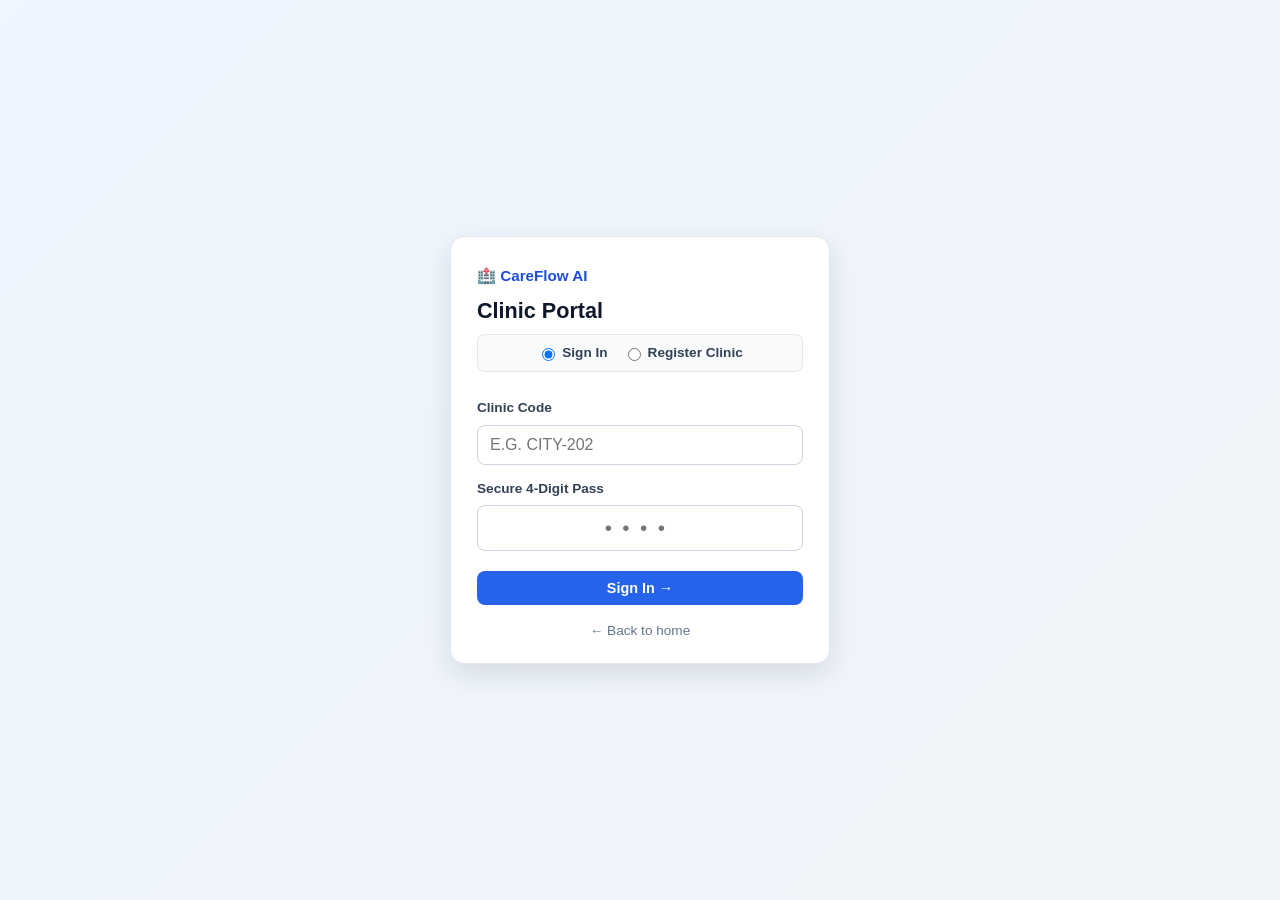
==== clinic.html @ cbab2439 "Add initial clinic admin portal HTML structure" ====
<!DOCTYPE html>
<html lang="en">
<head>
    <meta charset="UTF-8">
    <meta name="viewport" content="width=device-width, initial-scale=1.0">
    <title>Clinic Admin Portal — CareFlow AI</title>
    <link rel="stylesheet" href="style.css">
</head>
<body class="portal-body clinic-locked">
    
    <!-- Clinic Auth Gate -->
    <div id="clinicLoginGate" class="doctor-login-gate" role="dialog" aria-modal="true">
        <form id="clinicLoginForm" class="doctor-login-card" autocomplete="off">
            <div class="login-brand">🏥 CareFlow AI</div>
            <h2 id="clinicGateTitle">Clinic Portal</h2>
            
            <div class="clinic-auth-toggle">
                <label><input type="radio" name="authMode" value="login" checked> Sign In</label>
                <label><input type="radio" name="authMode" value="register"> Register Clinic</label>
            </div>

            <div id="clinicNameGroup" style="display:none;">
                <label for="clinicNameInput">Clinic Full Name</label>
                <input type="text" id="clinicNameInput" placeholder="e.g. City Care Hospital">
            </div>

            <label for="clinicCodeInput">Clinic Code</label>
            <input type="text" id="clinicCodeInput" placeholder="e.g. CITY-202" style="text-transform: uppercase;" required>

            <label for="clinicPassInput">Secure 4-Digit Pass</label>
            <input type="password" id="clinicPassInput" class="pin-input" maxlength="4" pattern="\d{4}" placeholder="••••" required>

            <div id="clinicLoginError" class="login-error" style="display: none;"></div>

            <button type="submit" class="primary-btn full-width" id="clinicAuthBtn">Sign In →</button>
            <a href="index.html" class="login-back">← Back to home</a>
        </form>
    </div>

    <!-- Top Admin Bar -->
    <header class="portal-topbar">
        <div class="topbar-left">
            <a href="index.html" class="back-link">← Home</a>
            <span class="badge badge-clinic">🏥 Clinic Administration</span>
        </div>
        <div id="clinicGreetingHeader" class="topbar-right">
            <!-- Populated via JS -->
        </div>
    </header>

    <main class="doctor-main-container">
        <!-- Stats -->
        <section class="queue-stats-bar">
            <div class="stat-pill">👨‍⚕️ Doctors Active: <strong id="countDoctors">0</strong></div>
            <div class="stat-pill">📋 Total Cases Registered: <strong id="countTotalCases">0</strong></div>
            <button type="button" id="refreshAdminBtn" class="override-btn" style="margin-left:auto;">↻ Refresh Data</button>
        </section>

        <div class="card-body-grid" style="grid-template-columns: 1fr 2fr;">
            <!-- Doctors Roster List -->
            <div class="form-card">
                <h3 style="margin-top:0; margin-bottom:14px;">Associated Doctors</h3>
                <div id="doctorsListContainer">
                    <p class="text-muted">Loading roster...</p>
                </div>
            </div>

            <!-- Cases Global Overview List -->
            <div class="form-card">
                <h3 style="margin-top:0; margin-bottom:14px;">All Registered Patient Cases</h3>
                <div id="clinicCasesContainer">
                    <p class="text-muted">Loading cases...</p>
                </div>
            </div>
        </div>
    </main>

    <script src="clinic-auth.js"></script>
    <script src="clinic.js"></script>
</body>
</html>
---- style.css ----
:root {
    --bg-main: #f1f5f9;
    --card-bg: #ffffff;
    --text-primary: #0f172a;
    --text-secondary: #475569;
    --text-muted: #64748b;
    --border-color: #e2e8f0;
    --primary-blue: #2563eb;
    --primary-blue-hover: #1d4ed8;
    --emerald: #059669;
    --critical-red: #dc2626;
    --urgent-amber: #d97706;
    --routine-green: #10b981;
}

* {
    box-sizing: border-box;
}

body {
    font-family: -apple-system, BlinkMacSystemFont, "Segoe UI", Roboto, Inter, Helvetica, Arial, sans-serif;
    margin: 0;
    padding: 0;
    color: var(--text-primary);
    background-color: var(--bg-main);
    line-height: 1.5;
}

/* ==========================================================================
   LANDING PAGE & COOKIE AUTH BAR
   ========================================================================== */
.landing-body {
    min-height: 100vh;
    background: radial-gradient(circle at top right, #dbeafe 0%, #f1f5f9 55%, #ecfdf5 100%);
    padding: 24px;
}

.landing-wrapper {
    max-width: 1040px;
    margin: 0 auto;
}

.session-topbar {
    display: flex;
    justify-content: space-between;
    align-items: center;
    background: rgba(255, 255, 255, 0.9);
    backdrop-filter: blur(8px);
    padding: 12px 20px;
    border-radius: 12px;
    border: 1px solid var(--border-color);
    box-shadow: 0 2px 10px rgba(15, 23, 42, 0.04);
    flex-wrap: wrap;
    gap: 10px;
}

.brand-logo {
    display: flex;
    align-items: center;
    gap: 10px;
    font-size: 1.15rem;
}

.pulse-dot {
    width: 10px;
    height: 10px;
    background: var(--routine-green);
    border-radius: 50%;
    box-shadow: 0 0 0 4px rgba(16, 185, 129, 0.2);
}

.version-pill {
    font-size: 0.75rem;
    background: #eff6ff;
    color: var(--primary-blue);
    padding: 2px 8px;
    border-radius: 999px;
    font-weight: 600;
}

.user-greeting-bar {
    display: flex;
    align-items: center;
    gap: 10px;
    flex-wrap: wrap;
}

.user-chip {
    background: #f8fafc;
    border: 1px solid var(--border-color);
    padding: 5px 12px;
    border-radius: 999px;
    font-size: 0.85rem;
}

.landing-hero {
    text-align: center;
    margin: 32px auto 24px auto;
    max-width: 760px;
}

.safety-pill {
    display: inline-block;
    background: #ecfdf5;
    color: #065f46;
    border: 1px solid #a7f3d0;
    padding: 4px 14px;
    border-radius: 999px;
    font-size: 0.8rem;
    font-weight: 600;
    margin-bottom: 12px;
}

.landing-hero h1 {
    font-size: 2.3rem;
    margin: 0 0 10px 0;
    color: #0f172a;
    letter-spacing: -0.02em;
}

.hero-subtitle {
    color: var(--text-secondary);
    font-size: 1.05rem;
    margin: 0;
}

.auth-card {
    background: white;
    border-radius: 14px;
    padding: 22px 26px;
    border: 1px solid var(--border-color);
    box-shadow: 0 4px 15px rgba(15, 23, 42, 0.05);
    margin-bottom: 28px;
}

.auth-card-header {
    display: flex;
    justify-content: space-between;
    align-items: center;
    margin-bottom: 16px;
    flex-wrap: wrap;
    gap: 8px;
}

.auth-card-header h3 {
    margin: 0;
    font-size: 1.1rem;
}

.cookie-badge {
    font-size: 0.78rem;
    background: #fef3c7;
    color: #92400e;
    padding: 3px 10px;
    border-radius: 999px;
    font-weight: 600;
}

.auth-actions {
    display: flex;
    gap: 10px;
    align-items: center;
}

.role-selection {
    display: grid;
    grid-template-columns: repeat(auto-fit, minmax(280px, 1fr));
    gap: 24px;
}

.role-card {
    background: white;
    padding: 28px;
    border-radius: 14px;
    border: 1px solid var(--border-color);
    box-shadow: 0 6px 18px rgba(15, 23, 42, 0.06);
    cursor: pointer;
    transition: transform 0.2s, box-shadow 0.2s;
    display: flex;
    flex-direction: column;
    justify-content: space-between;
}

.role-card:hover {
    transform: translateY(-4px);
    box-shadow: 0 12px 24px rgba(15, 23, 42, 0.1);
}

.patient-portal-card {
    border-top: 5px solid var(--primary-blue);
}

.doctor-portal-card {
    border-top: 5px solid var(--emerald);
}

.role-icon {
    font-size: 2.2rem;
    margin-bottom: 8px;
}

.role-card h2 {
    margin: 0 0 8px 0;
}

.role-card p {
    color: var(--text-secondary);
    font-size: 0.93rem;
    margin: 0 0 16px 0;
}

.feature-tags {
    display: flex;
    flex-wrap: wrap;
    gap: 8px;
    margin-bottom: 18px;
}

.feature-tags span {
    background: #f1f5f9;
    color: var(--text-secondary);
    font-size: 0.78rem;
    padding: 4px 10px;
    border-radius: 6px;
    font-weight: 600;
}

/* ==========================================================================
   PORTAL LAYOUTS (PATIENT & DOCTOR)
   ========================================================================== */
.portal-body {
    padding: 18px 24px 40px 24px;
}

.portal-topbar {
    max-width: 1320px;
    margin: 0 auto 18px auto;
    display: flex;
    justify-content: space-between;
    align-items: center;
    background: white;
    padding: 12px 20px;
    border-radius: 12px;
    border: 1px solid var(--border-color);
    flex-wrap: wrap;
    gap: 10px;
}

.topbar-left, .topbar-right {
    display: flex;
    align-items: center;
    gap: 12px;
}

.back-link {
    text-decoration: none;
    color: var(--text-secondary);
    font-weight: 600;
    font-size: 0.9rem;
}

.back-link:hover {
    color: var(--primary-blue);
}

.badge {
    background: #e2e8f0;
    padding: 4px 12px;
    border-radius: 999px;
    font-size: 0.8rem;
    font-weight: 700;
}

.badge-patient {
    background: #dbeafe;
    color: #1e40af;
}

.badge-doctor {
    background: #d1fae5;
    color: #065f46;
}

.portal-layout {
    max-width: 1320px;
    margin: 0 auto;
    display: grid;
    grid-template-columns: 1.15fr 0.95fr;
    gap: 24px;
    align-items: start;
}

@media (max-width: 980px) {
    .portal-layout {
        grid-template-columns: 1fr;
    }
}

.form-card {
    background: white;
    padding: 24px;
    border-radius: 12px;
    border: 1px solid var(--border-color);
    box-shadow: 0 2px 10px rgba(15, 23, 42, 0.04);
}

.card-title-row {
    display: flex;
    justify-content: space-between;
    align-items: center;
    flex-wrap: wrap;
    gap: 8px;
}

.card-title-row h2 {
    margin: 0;
    font-size: 1.3rem;
}

.lang-pill {
    font-size: 0.76rem;
    background: #eff6ff;
    color: #1d4ed8;
    padding: 4px 10px;
    border-radius: 999px;
    font-weight: 600;
}

.subtitle {
    color: var(--text-muted);
    font-size: 0.9rem;
    margin: 8px 0 20px 0;
}

.form-group {
    margin-bottom: 16px;
}

.form-group label {
    display: block;
    margin-bottom: 6px;
    font-weight: 600;
    font-size: 0.86rem;
    color: #334155;
}

.form-group input[type="text"],
.form-group input[type="number"],
.form-group select,
.form-group textarea {
    width: 100%;
    padding: 10px 12px;
    border: 1px solid #cbd5e1;
    border-radius: 8px;
    font-size: 0.93rem;
    font-family: inherit;
}

.form-row {
    display: flex;
    gap: 14px;
    flex-wrap: wrap;
}

.half { flex: 2; min-width: 200px; }
.quarter { flex: 1; min-width: 110px; }

.quick-chips {
    display: flex;
    gap: 6px;
    margin-top: 6px;
    flex-wrap: wrap;
}

.chip-btn {
    background: #f1f5f9;
    border: 1px solid #cbd5e1;
    color: #334155;
    padding: 3px 9px;
    border-radius: 6px;
    font-size: 0.75rem;
    cursor: pointer;
    font-weight: 600;
}

.chip-btn:hover {
    background: #e2e8f0;
}

.media-box {
    background: #f8fafc;
    border: 1px dashed #cbd5e1;
    padding: 14px;
    border-radius: 8px;
}

.media-hint {
    font-size: 0.78rem;
    color: var(--text-muted);
    margin: 0 0 8px 0;
}

.voice-controls {
    display: flex;
    align-items: center;
    gap: 8px;
    margin-bottom: 6px;
}

/* ==========================================================================
   BUTTONS
   ========================================================================== */
.primary-btn, .secondary-btn, .approve-btn, .override-btn, .delete-btn, .emergency-btn, .ghost-btn, .record-btn, .stop-btn {
    padding: 9px 16px;
    border-radius: 8px;
    font-weight: 600;
    font-size: 0.9rem;
    cursor: pointer;
    border: none;
    transition: opacity 0.15s, background 0.15s;
}

.primary-btn { background: var(--primary-blue); color: white; }
.primary-btn:hover { background: var(--primary-blue-hover); }

.secondary-btn { background: var(--emerald); color: white; }
.secondary-btn:hover { background: #047857; }

.approve-btn { background: #16a34a; color: white; }
.approve-btn:hover { background: #15803d; }

.emergency-btn { background: #dc2626; color: white; }
.emergency-btn:hover { background: #b91c1c; }

.override-btn {
    background: #f8fafc;
    color: #334155;
    border: 1px solid #cbd5e1;
}
.override-btn:hover { background: #e2e8f0; }

.delete-btn {
    background: #fee2e2;
    color: #b91c1c;
    border: 1px solid #fecaca;
}
.delete-btn:hover { background: #fecaca; }

.ghost-btn {
    background: transparent;
    color: var(--text-secondary);
    border: 1px solid #cbd5e1;
}

.record-btn { background: #ef4444; color: white; padding: 7px 12px; }
.stop-btn { background: #64748b; color: white; padding: 7px 12px; }
.stop-btn:disabled { opacity: 0.4; cursor: not-allowed; }

.sm-btn {
    padding: 5px 11px;
    font-size: 0.8rem;
}

.full-width { width: 100%; }

.consent-box {
    background: #eff6ff;
    padding: 12px 14px;
    border-radius: 8px;
    border-left: 4px solid var(--primary-blue);
}

.checkbox-container {
    display: flex;
    gap: 10px;
    font-size: 0.84rem;
    cursor: pointer;
    align-items: flex-start;
}

.status-banner {
    margin-top: 16px;
    padding: 14px;
    border-radius: 8px;
    font-size: 0.9rem;
}

.status-success {
    background: #ecfdf5;
    color: #065f46;
    border: 1px solid #a7f3d0;
}

.status-error {
    background: #fef2f2;
    color: #991b1b;
    border: 1px solid #fecaca;
}

/* ==========================================================================
   PATIENT CLINIC-SORTED CASES & CHAT
   ========================================================================== */
.clinic-group-block {
    margin-bottom: 18px;
    border: 1px solid var(--border-color);
    border-radius: 10px;
    overflow: hidden;
    background: #f8fafc;
}

.clinic-group-header {
    background: #e2e8f0;
    padding: 8px 14px;
    display: flex;
    justify-content: space-between;
    align-items: center;
    font-size: 0.9rem;
}

.patient-case-card {
    background: white;
    margin: 10px;
    padding: 14px;
    border-radius: 8px;
    border-left: 5px solid #cbd5e1;
    box-shadow: 0 1px 4px rgba(0,0,0,0.04);
}

.patient-case-card.priority-critical { border-left-color: var(--critical-red); }
.patient-case-card.priority-urgent { border-left-color: var(--urgent-amber); }
.patient-case-card.priority-routine { border-left-color: var(--routine-green); }

.patient-case-top {
    display: flex;
    justify-content: space-between;
    align-items: center;
    margin-bottom: 8px;
    flex-wrap: wrap;
    gap: 6px;
}

.dept-tag {
    background: #f1f5f9;
    color: #334155;
    padding: 2px 8px;
    border-radius: 6px;
    font-size: 0.76rem;
    margin-left: 6px;
}

.case-summary-mini {
    font-size: 0.85rem;
    color: var(--text-secondary);
    background: #f8fafc;
    padding: 8px 10px;
    border-radius: 6px;
    margin-bottom: 10px;
}

.doctor-rx-box {
    background: #ecfdf5;
    border-left: 4px solid #10b981;
    padding: 10px;
    border-radius: 6px;
    font-size: 0.86rem;
    margin-bottom: 10px;
}

.doctor-rx-box p {
    margin: 4px 0;
    color: #065f46;
}

.closure-request-box {
    background: #fffbeb;
    border: 1px solid #fde68a;
    padding: 10px 12px;
    border-radius: 8px;
    margin-bottom: 10px;
    font-size: 0.85rem;
}

.emergency-banner {
    background: #fef2f2;
    border: 2px solid #ef4444;
    color: #991b1b;
    padding: 10px 12px;
    border-radius: 8px;
    font-size: 0.86rem;
    margin-bottom: 12px;
}

.chat-section {
    border: 1px solid var(--border-color);
    border-radius: 8px;
    background: #f8fafc;
    padding: 10px;
    margin-top: 10px;
}

.chat-header-bar {
    display: flex;
    justify-content: space-between;
    align-items: center;
    font-size: 0.8rem;
    font-weight: 700;
    color: var(--text-secondary);
    margin-bottom: 8px;
    flex-wrap: wrap;
}

.chat-messages-box {
    max-height: 190px;
    overflow-y: auto;
    display: flex;
    flex-direction: column;
    gap: 8px;
    padding-right: 4px;
    margin-bottom: 8px;
}

.chat-bubble {
    padding: 8px 10px;
    border-radius: 8px;
    font-size: 0.84rem;
    max-width: 92%;
}

.chat-patient {
    background: #dbeafe;
    color: #1e3a8a;
    align-self: flex-end;
}

.chat-doctor {
    background: #d1fae5;
    color: #065f46;
    align-self: flex-start;
}

.chat-system {
    background: #fef3c7;
    color: #92400e;
    align-self: center;
    font-size: 0.78rem;
    text-align: center;
}

.chat-meta {
    display: flex;
    justify-content: space-between;
    gap: 10px;
    font-size: 0.72rem;
    opacity: 0.8;
    margin-bottom: 2px;
}

.chat-input-row {
    display: flex;
    gap: 8px;
}

.chat-input-row input {
    flex: 1;
    padding: 7px 10px;
    border: 1px solid #cbd5e1;
    border-radius: 6px;
    font-size: 0.85rem;
}

.patient-case-footer {
    display: flex;
    justify-content: space-between;
    align-items: center;
    margin-top: 10px;
    padding-top: 8px;
    border-top: 1px solid var(--border-color);
    flex-wrap: wrap;
    gap: 8px;
}

/* ==========================================================================
   DOCTOR DASHBOARD, CLINIC SWITCHER & REDDIT VOTE CONTROLS
   ========================================================================== */
.clinic-control-bar {
    max-width: 1320px;
    margin: 0 auto 16px auto;
    background: white;
    padding: 16px 20px;
    border-radius: 12px;
    border: 1px solid var(--border-color);
    box-shadow: 0 2px 8px rgba(15, 23, 42, 0.04);
}

.clinic-switcher-form {
    display: flex;
    flex-wrap: wrap;
    gap: 14px;
    align-items: flex-end;
}

.switcher-item {
    display: flex;
    flex-direction: column;
    gap: 4px;
    flex: 1;
    min-width: 170px;
}

.switcher-item label {
    font-size: 0.78rem;
    font-weight: 700;
    color: var(--text-secondary);
    text-transform: uppercase;
}

.switcher-item input, .switcher-item select {
    padding: 8px 10px;
    border: 1px solid #cbd5e1;
    border-radius: 6px;
    font-size: 0.88rem;
}

.switcher-actions {
    display: flex;
    gap: 8px;
}

.queue-stats-bar {
    max-width: 1320px;
    margin: 0 auto 16px auto;
    display: flex;
    gap: 12px;
    flex-wrap: wrap;
}

.stat-pill {
    background: white;
    border: 1px solid var(--border-color);
    padding: 8px 16px;
    border-radius: 999px;
    font-size: 0.86rem;
}

.doctor-main-container {
    max-width: 1320px;
    margin: 0 auto;
}

.triage-grid {
    display: flex;
    flex-direction: column;
    gap: 18px;
}

.triage-card {
    background: white;
    border-radius: 12px;
    padding: 18px;
    box-shadow: 0 4px 12px rgba(15, 23, 42, 0.05);
    border-left: 6px solid #cbd5e1;
    border-top: 1px solid var(--border-color);
    border-right: 1px solid var(--border-color);
    border-bottom: 1px solid var(--border-color);
}

.triage-card.priority-critical { border-left-color: var(--critical-red); }
.triage-card.priority-urgent { border-left-color: var(--urgent-amber); }
.triage-card.priority-routine { border-left-color: var(--routine-green); }

.case-dissolved {
    opacity: 0.75;
    background: #f8fafc;
}

.triage-card-layout {
    display: flex;
    gap: 16px;
    align-items: flex-start;
}

.vote-column {
    display: flex;
    flex-direction: column;
    align-items: center;
    background: #f8fafc;
    border: 1px solid var(--border-color);
    padding: 8px 6px;
    border-radius: 10px;
    min-width: 46px;
}

.vote-btn {
    background: white;
    border: 1px solid #cbd5e1;
    border-radius: 6px;
    width: 32px;
    height: 30px;
    cursor: pointer;
    font-size: 0.95rem;
    color: #334155;
    display: flex;
    align-items: center;
    justify-content: center;
}

.vote-btn:hover:not(:disabled) {
    background: #eff6ff;
    color: var(--primary-blue);
    border-color: var(--primary-blue);
}

.vote-btn:disabled {
    opacity: 0.35;
    cursor: not-allowed;
}

.queue-rank-num {
    font-size: 0.8rem;
    font-weight: 800;
    color: var(--text-secondary);
    margin: 6px 0;
}

.case-main-column {
    flex: 1;
    min-width: 0;
}

.card-header {
    display: flex;
    justify-content: space-between;
    align-items: flex-start;
    border-bottom: 1px solid var(--border-color);
    padding-bottom: 10px;
    margin-bottom: 12px;
    flex-wrap: wrap;
    gap: 10px;
}

.patient-info h3 {
    margin: 0 0 4px 0;
    display: flex;
    align-items: center;
    gap: 8px;
    flex-wrap: wrap;
}

.demog-pill {
    font-size: 0.8rem;
    font-weight: 600;
    background: #f1f5f9;
    padding: 2px 8px;
    border-radius: 6px;
    color: var(--text-secondary);
}

.status-pill {
    font-size: 0.72rem;
    padding: 3px 8px;
    border-radius: 999px;
    font-weight: 700;
    text-transform: uppercase;
    background: #f1f5f9;
    color: #475569;
}

.status-approved { background: #dcfce7; color: #15803d; }
.status-pending_review { background: #fef9c3; color: #a16207; }
.status-emergency_dispatched { background: #fee2e2; color: #b91c1c; }
.status-dissolved { background: #e2e8f0; color: #475569; }

.priority-badge {
    padding: 5px 12px;
    border-radius: 999px;
    font-size: 0.78rem;
    font-weight: 800;
    text-transform: uppercase;
}

.priority-critical .priority-badge { background: #fef2f2; color: #b91c1c; border: 1px solid #fecaca; }
.priority-urgent .priority-badge { background: #fffbeb; color: #b45309; border: 1px solid #fde68a; }
.priority-routine .priority-badge { background: #ecfdf5; color: #047857; border: 1px solid #a7f3d0; }

.header-badges {
    display: flex;
    align-items: center;
    gap: 8px;
}

.priority-select-inline {
    padding: 5px 8px;
    border-radius: 6px;
    border: 1px solid #cbd5e1;
    font-size: 0.8rem;
    font-weight: 600;
}

.warning-signs-box {
    background: #fef2f2;
    border: 1px solid #fecaca;
    color: #991b1b;
    padding: 8px 12px;
    border-radius: 8px;
    font-size: 0.85rem;
    margin-bottom: 10px;
}

.red-flag-chip {
    background: #fee2e2;
    padding: 2px 8px;
    border-radius: 4px;
    font-weight: 700;
    margin-left: 4px;
}

.vitals-strip {
    display: flex;
    gap: 16px;
    background: #f8fafc;
    border: 1px solid var(--border-color);
    padding: 8px 12px;
    border-radius: 8px;
    font-size: 0.84rem;
    margin-bottom: 12px;
    flex-wrap: wrap;
}

.card-body-grid {
    display: grid;
    grid-template-columns: 1fr 1fr;
    gap: 18px;
}

@media (max-width: 860px) {
    .card-body-grid {
        grid-template-columns: 1fr;
    }
}

.section-title {
    font-size: 0.78rem;
    font-weight: 800;
    color: var(--text-secondary);
    text-transform: uppercase;
    margin: 10px 0 6px 0;
}

.clinical-summary-box {
    background: #f8fafc;
    border: 1px solid var(--border-color);
    padding: 10px 12px;
    border-radius: 8px;
    font-size: 0.9rem;
}

.sources-list {
    display: flex;
    flex-direction: column;
    gap: 6px;
}

.source-link-item {
    background: #f8fafc;
    border: 1px solid var(--border-color);
    padding: 6px 10px;
    border-radius: 6px;
    font-size: 0.83rem;
    display: flex;
    flex-wrap: wrap;
    gap: 6px;
    align-items: center;
}

.source-tag {
    background: #dbeafe;
    color: #1e40af;
    font-weight: 700;
    padding: 1px 6px;
    border-radius: 4px;
    font-size: 0.75rem;
}

.conf-tag {
    margin-left: auto;
    color: var(--text-muted);
    font-size: 0.74rem;
}

.followup-list {
    list-style: none;
    padding: 0;
    margin: 0;
    display: flex;
    flex-direction: column;
    gap: 6px;
}

.followup-item {
    background: #f8fafc;
    border: 1px solid var(--border-color);
    padding: 6px 10px;
    border-radius: 6px;
    font-size: 0.85rem;
    display: flex;
    justify-content: space-between;
    align-items: center;
    gap: 8px;
}

.alert-box {
    background: #fffbeb;
    border: 1px solid #fde68a;
    color: #92400e;
    padding: 10px 12px;
    border-radius: 8px;
    font-size: 0.84rem;
    margin-top: 10px;
     display: flex;
    flex-direction: column;
    gap: 4px;
}

.ai-chat-summary-box {
    background: #eff6ff;
    border: 1px solid #bfdbfe;
    color: #1e3a8a;
    padding: 10px 12px;
    border-radius: 8px;
    font-size: 0.85rem;
    margin-top: 10px;
}

.referral-note-box {
    margin-top: 14px;
}

.referral-note-box label {
    font-weight: 700;
    font-size: 0.85rem;
    display: block;
    margin-bottom: 5px;
}

.referral-note-box textarea {
    width: 100%;
    padding: 9px 12px;
    border: 1px solid #cbd5e1;
    border-radius: 8px;
    font-family: inherit;
    font-size: 0.9rem;
}

.card-actions-bar {
    margin-top: 14px;
    display: flex;
    flex-wrap: wrap;
    gap: 8px;
    align-items: center;
}

.card-actions-bar .delete-btn {
    margin-left: auto;
}

.audit-details {
    margin-top: 12px;
    font-size: 0.8rem;
    color: var(--text-secondary);
    background: #f8fafc;
    padding: 8px 12px;
    border-radius: 6px;
    border: 1px solid var(--border-color);
}

.audit-details summary {
    cursor: pointer;
    font-weight: 600;
}

.audit-list {
    margin: 8px 0 0 0;
    padding-left: 18px;
}

/* ==========================================================================
   MODALS (PRIORITY CONFIRMATION & PARAMEDIC DISPATCH)
   ========================================================================== */
.modal-overlay {
    position: fixed;
    inset: 0;
    background: rgba(15, 23, 42, 0.6);
    backdrop-filter: blur(3px);
    display: flex;
    justify-content: center;
    align-items: center;
    z-index: 1000;
    padding: 20px;
}

.modal-card {
    background: white;
    max-width: 560px;
    width: 100%;
    border-radius: 14px;
    overflow: hidden;
    box-shadow: 0 20px 40px rgba(0, 0, 0, 0.25);
}

.modal-header {
    padding: 16px 22px;
}

.modal-header h3 {
    margin: 0;
}

.warning-header {
    background: #fef3c7;
    color: #92400e;
    border-bottom: 1px solid #fde68a;
}

.emergency-header {
    background: #dc2626;
    color: white;
}

.modal-body {
    padding: 20px 22px;
    font-size: 0.93rem;
}

.paramedic-packet-box {
    background: #fef2f2;
    border: 1px solid #fecaca;
    padding: 12px 14px;
    border-radius: 8px;
    display: flex;
    flex-direction: column;
    gap: 6px;
    font-size: 0.88rem;
}

.modal-actions {
    padding: 14px 22px;
    background: #f8fafc;
    border-top: 1px solid var(--border-color);
    display: flex;
    justify-content: flex-end;
    gap: 10px;
}

.empty-state, .loading-box {
    text-align: center;
    padding: 30px 20px;
    color: var(--text-muted);
    background: white;
    border-radius: 10px;
    border: 1px dashed #cbd5e1;
}

.text-muted { color: var(--text-muted); }
.code-pill {
    background: #dbeafe;
    color: #1e40af;
    padding: 2px 8px;
    border-radius: 6px;
    font-weight: 700;
}

/* Emergency notice on the patient intake form */
.intake-emergency-notice {
    margin: 0 0 16px 0;
    padding: 12px 14px;
    background: #fef2f2;
    border: 1px solid #fecaca;
    border-left: 4px solid #dc2626;
    border-radius: 8px;
    color: #7f1d1d;
    font-size: 0.92rem;
    line-height: 1.45;
}

/* Source links, original-source panel and translation-uncertainty banner (doctor dashboard) */
.source-tag-btn { border: none; cursor: pointer; font-family: inherit; }
.source-tag-btn:hover { background: #bfdbfe; }
.source-evidence { flex-basis: 100%; font-style: italic; color: var(--text-muted); font-size: 0.78rem; }
.original-sources { margin-top: 10px; border: 1px solid var(--border-color); border-radius: 8px; background: #f8fafc; }
.original-sources > summary { cursor: pointer; padding: 8px 12px; font-weight: 700; font-size: 0.85rem; }
.src-block { padding: 8px 12px; border-top: 1px solid var(--border-color); }
.src-title { font-weight: 700; font-size: 0.82rem; margin-bottom: 4px; }
.src-text { font-size: 0.83rem; margin-top: 4px; }
.src-unsure { font-size: 0.8rem; color: #b45309; margin-top: 4px; }
.report-thumb { max-height: 120px; border-radius: 6px; border: 1px solid #cbd5e1; cursor: zoom-in; display: block; }
.report-thumb-big { max-height: none; max-width: 100%; cursor: zoom-out; }
.source-flash { animation: sourceFlash 1.8s ease; }
@keyframes sourceFlash { 0%, 60% { background: #fef9c3; } 100% { background: transparent; } }
.translation-banner { margin: 10px 0; padding: 10px 14px; background: #fffbeb; border: 1px solid #fde68a; border-left: 4px solid #f59e0b; border-radius: 8px; color: #78350f; font-size: 0.88rem; }
.translation-banner ul { margin: 6px 0 6px 18px; padding: 0; }

/* Clinician sign-in (4-digit PIN) */
body.doctor-locked > *:not(#doctorLoginGate):not(script) { display: none !important; }
body:not(.doctor-locked) #doctorLoginGate { display: none; }
.doctor-login-gate {
    position: fixed; inset: 0; z-index: 1000;
    display: flex; align-items: center; justify-content: center;
    padding: 16px; background: linear-gradient(135deg, #eff6ff 0%, #f1f5f9 100%);
}
.doctor-login-card {
    width: 100%; max-width: 380px; background: #fff; padding: 28px 26px 22px;
    border-radius: 14px; border: 1px solid #e2e8f0; box-shadow: 0 10px 30px rgba(15, 23, 42, 0.12);
    display: flex; flex-direction: column; gap: 6px;
}
.doctor-login-card .login-brand { font-weight: 800; color: #1d4ed8; font-size: 0.95rem; }
.doctor-login-card h2 { margin: 2px 0 0; font-size: 1.35rem; color: #0f172a; }
.doctor-login-card .login-sub { margin: 0 0 8px; color: #64748b; font-size: 0.88rem; }
.doctor-login-card label { font-weight: 600; font-size: 0.85rem; color: #334155; margin-top: 8px; }
.doctor-login-card input {
    padding: 10px 12px; border: 1px solid #cbd5e1; border-radius: 8px; font-size: 1rem; font-family: inherit;
}
.doctor-login-card input:focus { outline: 2px solid #93c5fd; border-color: #3b82f6; }
.doctor-login-card .pin-input { letter-spacing: 0.5em; text-align: center; font-size: 1.3rem; }
.doctor-login-card .login-error {
    margin-top: 8px; padding: 8px 10px; background: #fef2f2; border: 1px solid #fecaca;
    border-radius: 8px; color: #b91c1c; font-size: 0.85rem;
}
.doctor-login-card .primary-btn { margin-top: 14px; }
.doctor-login-card .login-back { margin-top: 10px; text-align: center; font-size: 0.85rem; color: #64748b; text-decoration: none; }
.doctor-login-card .login-back:hover { text-decoration: underline; }
.doctor-login-card .login-note { margin: 10px 0 0; font-size: 0.75rem; color: #64748b; line-height: 1.4; text-align: center; }

/* Dynamic follow-up questions (doctor dashboard) */
.followup-meta { font-size: 0.74rem; color: var(--text-muted); margin: -2px 0 6px; }
.followup-pending { opacity: 0.8; border-style: dashed; flex-direction: column; align-items: flex-start; gap: 2px; }
.followup-pending small { color: #b45309; }
.followup-empty { font-size: 0.82rem; color: var(--text-muted); font-style: italic; }
.followup-answered { margin-top: 8px; border: 1px solid #bbf7d0; border-radius: 6px; background: #f0fdf4; }
.followup-answered > summary { cursor: pointer; padding: 6px 10px; font-weight: 700; font-size: 0.8rem; color: #166534; }
.followup-answered ul { list-style: none; margin: 0; padding: 2px 10px 8px; }
.followup-answered li { font-size: 0.8rem; padding: 5px 0; border-top: 1px dashed #bbf7d0; }
.badge-clinic {
    background: #ede9fe;
    color: #5b21b6;
}

.clinic-portal-card {
    border-top: 5px solid #8b5cf6;
}

.clinic-auth-toggle {
    display: flex; 
    gap: 15px; 
    margin-bottom: 12px; 
    font-size: 0.9rem; 
    font-weight: 600; 
    justify-content: center;
    background: #f8fafc;
    padding: 8px;
    border-radius: 8px;
    border: 1px solid var(--border-color);
}

.clinic-auth-toggle label {
    margin: 0 !important;
    cursor: pointer;
    display: flex;
    align-items: center;
    gap: 4px;
}

body.clinic-locked > *:not(#clinicLoginGate):not(script) { display: none !important; }
body:not(.clinic-locked) #clinicLoginGate { display: none; }

.clinic-item-row {
    background: #f8fafc;
    border: 1px solid var(--border-color);
    padding: 10px 14px;
    border-radius: 8px;
    margin-bottom: 8px;
    display: flex;
    justify-content: space-between;
    align-items: center;
    font-size: 0.88rem;
}
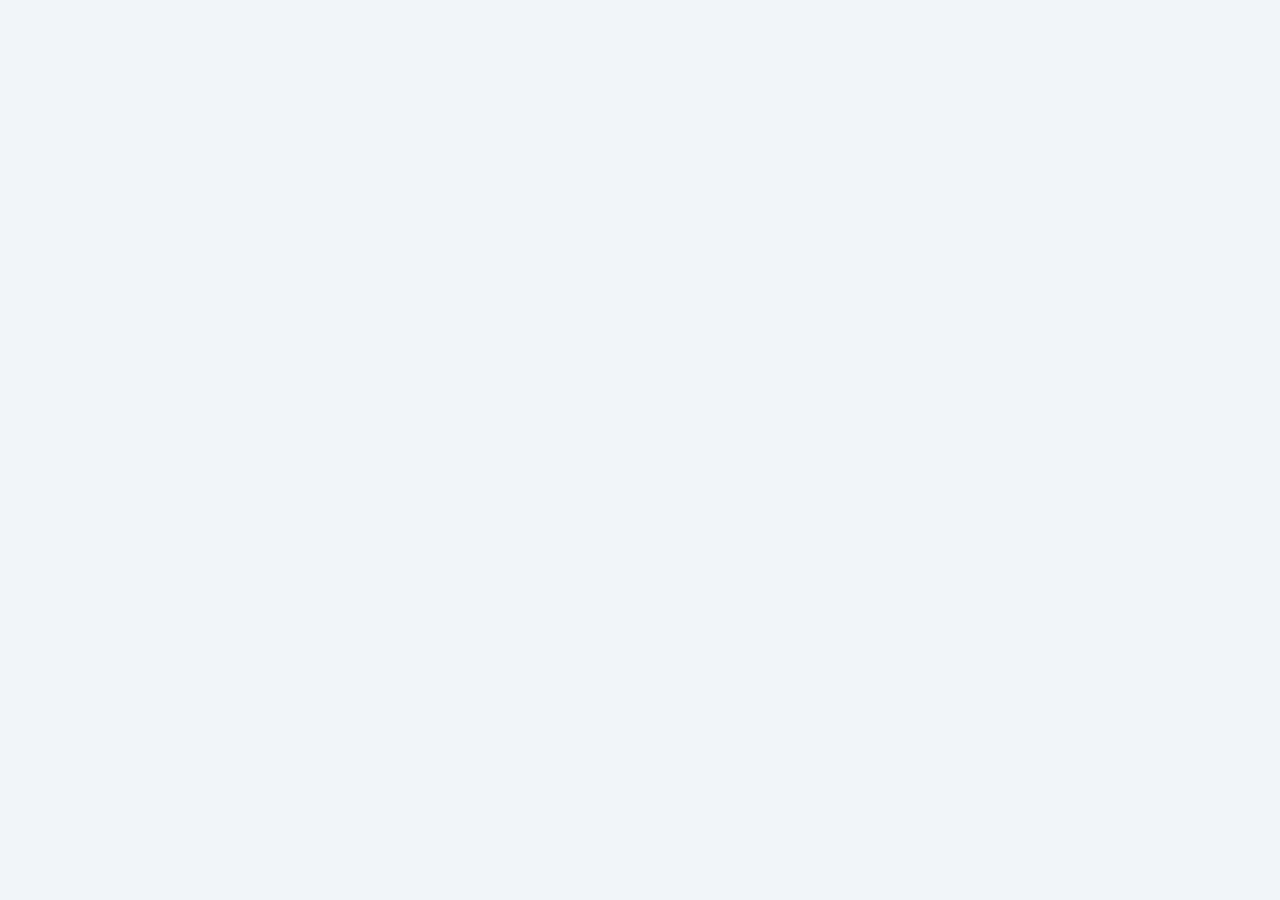
==== commit 10b2f7ce: "Update clinic title and enhance login forms" ====
--- a/clinic.html
+++ b/clinic.html
@@ -3,79 +3,199 @@
 <head>
     <meta charset="UTF-8">
     <meta name="viewport" content="width=device-width, initial-scale=1.0">
-    <title>Clinic Admin Portal — CareFlow AI</title>
+    <title>Clinic Administration Portal — CareFlow AI</title>
     <link rel="stylesheet" href="style.css">
 </head>
 <body class="portal-body clinic-locked">
-    
-    <!-- Clinic Auth Gate -->
-    <div id="clinicLoginGate" class="doctor-login-gate" role="dialog" aria-modal="true">
-        <form id="clinicLoginForm" class="doctor-login-card" autocomplete="off">
-            <div class="login-brand">🏥 CareFlow AI</div>
-            <h2 id="clinicGateTitle">Clinic Portal</h2>
-            
-            <div class="clinic-auth-toggle">
-                <label><input type="radio" name="authMode" value="login" checked> Sign In</label>
-                <label><input type="radio" name="authMode" value="register"> Register Clinic</label>
-            </div>
-
-            <div id="clinicNameGroup" style="display:none;">
-                <label for="clinicNameInput">Clinic Full Name</label>
-                <input type="text" id="clinicNameInput" placeholder="e.g. City Care Hospital">
-            </div>
-
-            <label for="clinicCodeInput">Clinic Code</label>
-            <input type="text" id="clinicCodeInput" placeholder="e.g. CITY-202" style="text-transform: uppercase;" required>
-
-            <label for="clinicPassInput">Secure 4-Digit Pass</label>
-            <input type="password" id="clinicPassInput" class="pin-input" maxlength="4" pattern="\d{4}" placeholder="••••" required>
-
-            <div id="clinicLoginError" class="login-error" style="display: none;"></div>
-
-            <button type="submit" class="primary-btn full-width" id="clinicAuthBtn">Sign In →</button>
+    <!-- Clinic Registration & Sign-In Gate -->
+    <div id="clinicAuthGate" class="doctor-login-gate" role="dialog" aria-modal="true" aria-labelledby="clinicGateTitle">
+        <div class="clinic-auth-card">
+            <div class="login-brand">🏥 CareFlow AI • Clinic Registry</div>
+            <h2 id="clinicGateTitle">Clinic Portal Access</h2>
+            <p class="login-sub">Register your clinic with a custom code &amp; 4-digit pass, or sign in to view your doctors and patient cases.</p>
+
+            <!-- Mode Tabs -->
+            <div class="clinic-auth-tabs">
+                <button type="button" id="tabClinicSignIn" class="clinic-tab-btn active" onclick="switchClinicAuthTab('signin')">Sign In to Clinic</button>
+                <button type="button" id="tabClinicRegister" class="clinic-tab-btn" onclick="switchClinicAuthTab('register')">Register New Clinic</button>
+            </div>
+
+            <!-- Sign-In Form -->
+            <form id="clinicSignInForm" class="clinic-gate-form" autocomplete="off">
+                <label for="signInClinicCode">Clinic Code *</label>
+                <input type="text" id="signInClinicCode" placeholder="e.g. CARE-101" required style="text-transform: uppercase;">
+
+                <label for="signInClinicPass">4-Digit Clinic Pass *</label>
+                <input type="password" id="signInClinicPass" class="pin-input" inputmode="numeric" maxlength="4" pattern="[0-9]{4}" placeholder="••••" required>
+
+                <div id="clinicSignInError" class="login-error" role="alert" style="display: none;"></div>
+
+                <button type="submit" id="clinicSignInBtn" class="primary-btn full-width" style="margin-top:14px;">Access Clinic Console →</button>
+            </form>
+
+            <!-- Register Form -->
+            <form id="clinicRegisterForm" class="clinic-gate-form" autocomplete="off" style="display: none;">
+                <label for="regClinicName">Clinic / Hospital Name *</label>
+                <input type="text" id="regClinicName" placeholder="e.g. Apollo Multispecialty Clinic" required>
+
+                <div class="form-row" style="margin-top:8px;">
+                    <div class="form-group half" style="margin-bottom:0;">
+                        <label for="regClinicCode">Create Clinic Code *</label>
+                        <input type="text" id="regClinicCode" placeholder="e.g. CARE-101" required style="text-transform: uppercase;">
+                    </div>
+                    <div class="form-group half" style="margin-bottom:0;">
+                        <label for="regClinicPass">Set 4-Digit Pass *</label>
+                        <input type="password" id="regClinicPass" class="pin-input" inputmode="numeric" maxlength="4" pattern="[0-9]{4}" placeholder="••••" required>
+                    </div>
+                </div>
+
+                <label for="regClinicLocation">City / Address (Optional)</label>
+                <input type="text" id="regClinicLocation" placeholder="e.g. Varanasi, Uttar Pradesh">
+
+                <div id="clinicRegisterError" class="login-error" role="alert" style="display: none;"></div>
+
+                <button type="submit" id="clinicRegisterBtn" class="secondary-btn full-width" style="margin-top:14px;">Register Clinic &amp; Open Console →</button>
+            </form>
+
             <a href="index.html" class="login-back">← Back to home</a>
-        </form>
+            <p class="login-note">
+                Share your <strong>Clinic Code</strong> publicly with patients for intake, and share both the <strong>Clinic Code + 4-Digit Pass</strong> privately with your doctors.
+            </p>
+        </div>
     </div>
 
-    <!-- Top Admin Bar -->
+    <!-- Top Clinic Navigation Bar -->
     <header class="portal-topbar">
         <div class="topbar-left">
             <a href="index.html" class="back-link">← Home</a>
-            <span class="badge badge-clinic">🏥 Clinic Administration</span>
-        </div>
-        <div id="clinicGreetingHeader" class="topbar-right">
-            <!-- Populated via JS -->
+            <span class="badge badge-clinic">🏥 Clinic Administration Console</span>
+        </div>
+        <div id="clinicHeaderRight" class="topbar-right">
+            <!-- Populated dynamically -->
         </div>
     </header>
 
+    <!-- Clinic Credentials & Command Banner -->
+    <section class="clinic-command-banner">
+        <div class="clinic-identity-block">
+            <div class="clinic-title-row">
+                <h1 id="clinicDisplayName">Loading Clinic...</h1>
+                <span id="clinicLocationBadge" class="demog-pill"></span>
+            </div>
+            <p class="clinic-sub-note">
+                Patients only need your <strong>Clinic Code</strong> to submit cases. Doctors require both your <strong>Clinic Code</strong> and <strong>4-Digit Pass</strong> to sign in and access cases.
+            </p>
+        </div>
+
+        <div class="clinic-credentials-box">
+            <div class="cred-item">
+                <span class="cred-label">PUBLIC PATIENT &amp; DOCTOR CODE</span>
+                <div class="cred-value-row">
+                    <strong id="bannerClinicCode" class="cred-code">---</strong>
+                    <button type="button" class="chip-btn" onclick="copyClinicCode()">📋 Copy</button>
+                </div>
+            </div>
+
+            <div class="cred-item">
+                <span class="cred-label">DOCTOR 4-DIGIT ACCESS PASS</span>
+                <div class="cred-value-row">
+                    <strong id="bannerClinicPass" class="cred-pass">••••</strong>
+                    <button type="button" id="togglePassBtn" class="chip-btn" onclick="togglePassVisibility()">👁️ Show</button>
+                    <button type="button" class="chip-btn" onclick="openChangePassModal()">🔑 Change</button>
+                </div>
+            </div>
+
+            <div class="cred-actions">
+                <button type="button" id="syncClinicBtn" class="primary-btn sm-btn" onclick="syncClinicDashboard()">↻ Sync Live Data</button>
+            </div>
+        </div>
+    </section>
+
+    <!-- Clinic-Wide Metrics Bar -->
+    <section class="queue-stats-bar">
+        <div class="stat-pill">👨‍⚕️ Associated Doctors: <strong id="statTotalDoctors">0</strong></div>
+        <div class="stat-pill">📋 Total Cases: <strong id="statTotalCases">0</strong></div>
+        <div class="stat-pill stat-critical">🔴 Critical: <strong id="statCriticalCases">0</strong></div>
+        <div class="stat-pill stat-urgent">🟠 Urgent: <strong id="statUrgentCases">0</strong></div>
+        <div class="stat-pill stat-routine">🟢 Routine: <strong id="statRoutineCases">0</strong></div>
+        <div class="stat-pill">⏳ Unassigned Cases: <strong id="statUnassignedCases">0</strong></div>
+    </section>
+
+    <!-- View Mode Filter Bar -->
+    <section class="clinic-control-bar">
+        <div class="clinic-view-toolbar">
+            <div class="clinic-view-tabs">
+                <button type="button" id="viewTabDoctors" class="clinic-view-btn active" onclick="setClinicMainView('doctors')">
+                    👨‍⚕️ Doctors &amp; Cases Under Them
+                </button>
+                <button type="button" id="viewTabAllCases" class="clinic-view-btn" onclick="setClinicMainView('cases')">
+                    🗂️ All Clinic Cases (<span id="tabCaseCount">0</span>)
+                </button>
+            </div>
+
+            <div class="clinic-Search-filters">
+                <select id="clinicDoctorFilter" onchange="renderClinicViews()">
+                    <option value="ALL">All Associated Doctors</option>
+                </select>
+                <select id="clinicPriorityFilter" onchange="renderClinicViews()">
+                    <option value="ALL">All Priorities</option>
+                    <option value="CRITICAL">🔴 Critical Only</option>
+                    <option value="URGENT">🟠 Urgent Only</option>
+                    <option value="ROUTINE">🟢 Routine Only</option>
+                </select>
+                <select id="clinicStatusFilter" onchange="renderClinicViews()">
+                    <option value="ACTIVE">Active Cases (Excl. Dissolved)</option>
+                    <option value="ALL">All Statuses</option>
+                    <option value="PENDING_REVIEW">Pending Review</option>
+                    <option value="APPROVED">Approved / Reviewed</option>
+                    <option value="EMERGENCY_DISPATCHED">Emergency Dispatched</option>
+                    <option value="DISSOLVED">Dissolved / Closed</option>
+                </select>
+            </div>
+        </div>
+    </section>
+
+    <!-- Main Content Container -->
     <main class="doctor-main-container">
-        <!-- Stats -->
-        <section class="queue-stats-bar">
-            <div class="stat-pill">👨‍⚕️ Doctors Active: <strong id="countDoctors">0</strong></div>
-            <div class="stat-pill">📋 Total Cases Registered: <strong id="countTotalCases">0</strong></div>
-            <button type="button" id="refreshAdminBtn" class="override-btn" style="margin-left:auto;">↻ Refresh Data</button>
-        </section>
-
-        <div class="card-body-grid" style="grid-template-columns: 1fr 2fr;">
-            <!-- Doctors Roster List -->
-            <div class="form-card">
-                <h3 style="margin-top:0; margin-bottom:14px;">Associated Doctors</h3>
-                <div id="doctorsListContainer">
-                    <p class="text-muted">Loading roster...</p>
-                </div>
-            </div>
-
-            <!-- Cases Global Overview List -->
-            <div class="form-card">
-                <h3 style="margin-top:0; margin-bottom:14px;">All Registered Patient Cases</h3>
-                <div id="clinicCasesContainer">
-                    <p class="text-muted">Loading cases...</p>
-                </div>
-            </div>
+        <!-- View 1: Doctors & Cases Under Each Doctor -->
+        <div id="doctorsWithCasesView">
+            <!-- Unassigned / Pending Assignment Banner (if any cases are not yet under a specific doctor) -->
+            <div id="unassignedCasesSection" style="display: none; margin-bottom: 24px;"></div>
+
+            <!-- Grid of Registered Doctors & Cases Under Them -->
+            <div id="doctorsRosterContainer" class="clinic-doctors-grid">
+                <div class="loading-box">Loading associated doctors and their cases...</div>
+            </div>
+        </div>
+
+        <!-- View 2: All Clinic Cases Flat Table / Cards -->
+        <div id="allClinicCasesView" style="display: none;">
+            <div id="allClinicCasesContainer" class="triage-grid"></div>
         </div>
     </main>
 
-    <script src="clinic-auth.js"></script>
+    <!-- Modal: Change 4-Digit Clinic Passcode -->
+    <div id="changePassModal" class="modal-overlay" style="display: none;">
+        <div class="modal-card" style="max-width: 420px;">
+            <div class="modal-header warning-header">
+                <h3>🔑 Update 4-Digit Doctor Passcode</h3>
+            </div>
+            <form id="changePassForm">
+                <div class="modal-body">
+                    <p style="margin-top:0; font-size:0.88rem; color:#475569;">
+                        Enter a new 4-digit passcode for <strong id="modalClinicCodeLabel"></strong>. Doctors signing into this clinic will need this new pass.
+                    </p>
+                    <label for="newClinicPassInput" style="font-weight:700; font-size:0.85rem; display:block; margin-bottom:6px;">New 4-Digit Pass *</label>
+                    <input type="password" id="newClinicPassInput" class="pin-input" inputmode="numeric" maxlength="4" pattern="[0-9]{4}" placeholder="••••" required style="width:100%; padding:10px; border:1px solid #cbd5e1; border-radius:8px;">
+                </div>
+                <div class="modal-actions">
+                    <button type="submit" class="primary-btn">Save New Pass</button>
+                    <button type="button" class="override-btn" onclick="closeChangePassModal()">Cancel</button>
+                </div>
+            </form>
+        </div>
+    </div>
+
     <script src="clinic.js"></script>
 </body>
 </html>
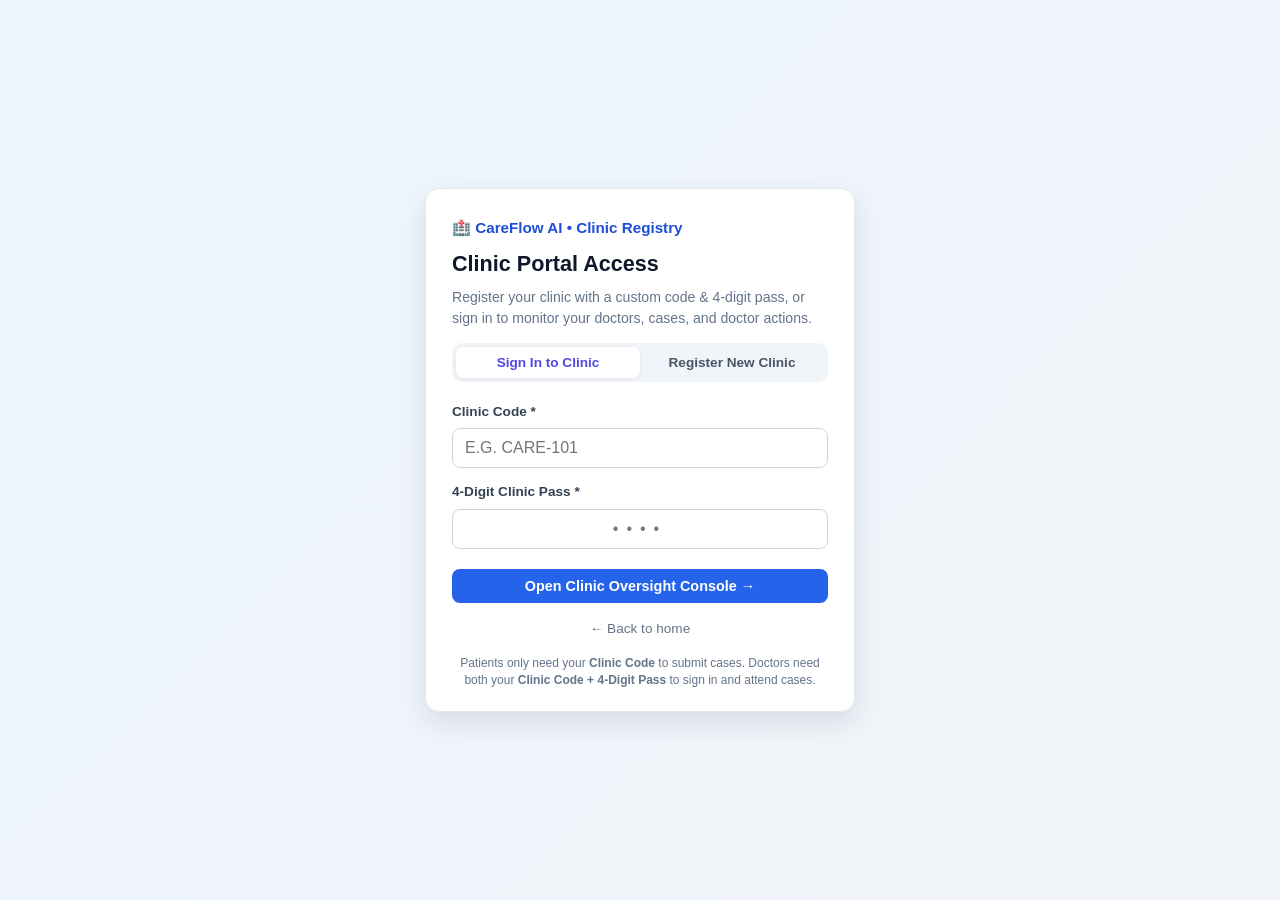
==== commit 96f0ba48: "Update clinic portal title and descriptions" ====
--- a/clinic.html
+++ b/clinic.html
@@ -3,7 +3,7 @@
 <head>
     <meta charset="UTF-8">
     <meta name="viewport" content="width=device-width, initial-scale=1.0">
-    <title>Clinic Administration Portal — CareFlow AI</title>
+    <title>Clinic Oversight Console — CareFlow AI</title>
     <link rel="stylesheet" href="style.css">
 </head>
 <body class="portal-body clinic-locked">
@@ -12,7 +12,7 @@
         <div class="clinic-auth-card">
             <div class="login-brand">🏥 CareFlow AI • Clinic Registry</div>
             <h2 id="clinicGateTitle">Clinic Portal Access</h2>
-            <p class="login-sub">Register your clinic with a custom code &amp; 4-digit pass, or sign in to view your doctors and patient cases.</p>
+            <p class="login-sub">Register your clinic with a custom code &amp; 4-digit pass, or sign in to monitor your doctors, cases, and doctor actions.</p>
 
             <!-- Mode Tabs -->
             <div class="clinic-auth-tabs">
@@ -30,7 +30,7 @@
 
                 <div id="clinicSignInError" class="login-error" role="alert" style="display: none;"></div>
 
-                <button type="submit" id="clinicSignInBtn" class="primary-btn full-width" style="margin-top:14px;">Access Clinic Console →</button>
+                <button type="submit" id="clinicSignInBtn" class="primary-btn full-width" style="margin-top:14px;">Open Clinic Oversight Console →</button>
             </form>
 
             <!-- Register Form -->
@@ -59,7 +59,7 @@
 
             <a href="index.html" class="login-back">← Back to home</a>
             <p class="login-note">
-                Share your <strong>Clinic Code</strong> publicly with patients for intake, and share both the <strong>Clinic Code + 4-Digit Pass</strong> privately with your doctors.
+                Patients only need your <strong>Clinic Code</strong> to submit cases. Doctors need both your <strong>Clinic Code + 4-Digit Pass</strong> to sign in and attend cases.
             </p>
         </div>
     </div>
@@ -68,11 +68,9 @@
     <header class="portal-topbar">
         <div class="topbar-left">
             <a href="index.html" class="back-link">← Home</a>
-            <span class="badge badge-clinic">🏥 Clinic Administration Console</span>
+            <span class="badge badge-clinic">🏥 Clinic Live Observation Console (Read-Only Oversight)</span>
         </div>
-        <div id="clinicHeaderRight" class="topbar-right">
-            <!-- Populated dynamically -->
-        </div>
+        <div id="clinicHeaderRight" class="topbar-right"></div>
     </header>
 
     <!-- Clinic Credentials & Command Banner -->
@@ -83,13 +81,13 @@
                 <span id="clinicLocationBadge" class="demog-pill"></span>
             </div>
             <p class="clinic-sub-note">
-                Patients only need your <strong>Clinic Code</strong> to submit cases. Doctors require both your <strong>Clinic Code</strong> and <strong>4-Digit Pass</strong> to sign in and access cases.
+                Live read-only oversight of all doctors signed into this clinic, all patient cases across all departments, and what each doctor did to the cases (attending, approved, emergency dispatched, or dissolved).
             </p>
         </div>
 
         <div class="clinic-credentials-box">
             <div class="cred-item">
-                <span class="cred-label">PUBLIC PATIENT &amp; DOCTOR CODE</span>
+                <span class="cred-label">CLINIC CODE (PATIENTS &amp; DOCTORS)</span>
                 <div class="cred-value-row">
                     <strong id="bannerClinicCode" class="cred-code">---</strong>
                     <button type="button" class="chip-btn" onclick="copyClinicCode()">📋 Copy</button>
@@ -101,12 +99,11 @@
                 <div class="cred-value-row">
                     <strong id="bannerClinicPass" class="cred-pass">••••</strong>
                     <button type="button" id="togglePassBtn" class="chip-btn" onclick="togglePassVisibility()">👁️ Show</button>
-                    <button type="button" class="chip-btn" onclick="openChangePassModal()">🔑 Change</button>
                 </div>
             </div>
 
             <div class="cred-actions">
-                <button type="button" id="syncClinicBtn" class="primary-btn sm-btn" onclick="syncClinicDashboard()">↻ Sync Live Data</button>
+                <button type="button" id="syncClinicBtn" class="primary-btn sm-btn" onclick="syncClinicDashboard()">↻ Refresh Live View</button>
             </div>
         </div>
     </section>
@@ -115,10 +112,11 @@
     <section class="queue-stats-bar">
         <div class="stat-pill">👨‍⚕️ Associated Doctors: <strong id="statTotalDoctors">0</strong></div>
         <div class="stat-pill">📋 Total Cases: <strong id="statTotalCases">0</strong></div>
+        <div class="stat-pill">🩺 Attending / Reviewed: <strong id="statAttendedCases">0</strong></div>
+        <div class="stat-pill">🔒 Dissolved: <strong id="statDissolvedCases">0</strong></div>
         <div class="stat-pill stat-critical">🔴 Critical: <strong id="statCriticalCases">0</strong></div>
         <div class="stat-pill stat-urgent">🟠 Urgent: <strong id="statUrgentCases">0</strong></div>
         <div class="stat-pill stat-routine">🟢 Routine: <strong id="statRoutineCases">0</strong></div>
-        <div class="stat-pill">⏳ Unassigned Cases: <strong id="statUnassignedCases">0</strong></div>
     </section>
 
     <!-- View Mode Filter Bar -->
@@ -126,16 +124,16 @@
         <div class="clinic-view-toolbar">
             <div class="clinic-view-tabs">
                 <button type="button" id="viewTabDoctors" class="clinic-view-btn active" onclick="setClinicMainView('doctors')">
-                    👨‍⚕️ Doctors &amp; Cases Under Them
+                    👨‍⚕️ Doctors &amp; What They Did (<span id="tabDocCount">0</span>)
                 </button>
                 <button type="button" id="viewTabAllCases" class="clinic-view-btn" onclick="setClinicMainView('cases')">
-                    🗂️ All Clinic Cases (<span id="tabCaseCount">0</span>)
+                    🗂️ All Clinic Cases &amp; Doctor Actions (<span id="tabCaseCount">0</span>)
                 </button>
             </div>
 
             <div class="clinic-Search-filters">
                 <select id="clinicDoctorFilter" onchange="renderClinicViews()">
-                    <option value="ALL">All Associated Doctors</option>
+                    <option value="ALL">All Doctors</option>
                 </select>
                 <select id="clinicPriorityFilter" onchange="renderClinicViews()">
                     <option value="ALL">All Priorities</option>
@@ -144,58 +142,33 @@
                     <option value="ROUTINE">🟢 Routine Only</option>
                 </select>
                 <select id="clinicStatusFilter" onchange="renderClinicViews()">
-                    <option value="ACTIVE">Active Cases (Excl. Dissolved)</option>
-                    <option value="ALL">All Statuses</option>
-                    <option value="PENDING_REVIEW">Pending Review</option>
-                    <option value="APPROVED">Approved / Reviewed</option>
-                    <option value="EMERGENCY_DISPATCHED">Emergency Dispatched</option>
-                    <option value="DISSOLVED">Dissolved / Closed</option>
+                    <option value="ALL">All Case Statuses</option>
+                    <option value="ATTENDING">🩺 Attending</option>
+                    <option value="APPROVED">✓ Approved / Note Saved</option>
+                    <option value="EMERGENCY_DISPATCHED">🚨 Emergency Dispatched</option>
+                    <option value="DISSOLVED">🔒 Dissolved / Closed</option>
+                    <option value="PENDING_REVIEW">⏳ Pending Initial Review</option>
                 </select>
             </div>
         </div>
     </section>
 
-    <!-- Main Content Container -->
+    <!-- Main Read-Only Oversight Container -->
     <main class="doctor-main-container">
-        <!-- View 1: Doctors & Cases Under Each Doctor -->
+        <!-- View 1: Doctors & Cases Under Them -->
         <div id="doctorsWithCasesView">
-            <!-- Unassigned / Pending Assignment Banner (if any cases are not yet under a specific doctor) -->
-            <div id="unassignedCasesSection" style="display: none; margin-bottom: 24px;"></div>
-
-            <!-- Grid of Registered Doctors & Cases Under Them -->
+            <div id="unattendedCasesBanner" style="display: none; margin-bottom: 24px;"></div>
             <div id="doctorsRosterContainer" class="clinic-doctors-grid">
-                <div class="loading-box">Loading associated doctors and their cases...</div>
+                <div class="loading-box">Loading associated doctors and their case activity...</div>
             </div>
         </div>
 
-        <!-- View 2: All Clinic Cases Flat Table / Cards -->
+        <!-- View 2: All Clinic Cases & Doctor Action Logs -->
         <div id="allClinicCasesView" style="display: none;">
             <div id="allClinicCasesContainer" class="triage-grid"></div>
         </div>
     </main>
 
-    <!-- Modal: Change 4-Digit Clinic Passcode -->
-    <div id="changePassModal" class="modal-overlay" style="display: none;">
-        <div class="modal-card" style="max-width: 420px;">
-            <div class="modal-header warning-header">
-                <h3>🔑 Update 4-Digit Doctor Passcode</h3>
-            </div>
-            <form id="changePassForm">
-                <div class="modal-body">
-                    <p style="margin-top:0; font-size:0.88rem; color:#475569;">
-                        Enter a new 4-digit passcode for <strong id="modalClinicCodeLabel"></strong>. Doctors signing into this clinic will need this new pass.
-                    </p>
-                    <label for="newClinicPassInput" style="font-weight:700; font-size:0.85rem; display:block; margin-bottom:6px;">New 4-Digit Pass *</label>
-                    <input type="password" id="newClinicPassInput" class="pin-input" inputmode="numeric" maxlength="4" pattern="[0-9]{4}" placeholder="••••" required style="width:100%; padding:10px; border:1px solid #cbd5e1; border-radius:8px;">
-                </div>
-                <div class="modal-actions">
-                    <button type="submit" class="primary-btn">Save New Pass</button>
-                    <button type="button" class="override-btn" onclick="closeChangePassModal()">Cancel</button>
-                </div>
-            </form>
-        </div>
-    </div>
-
     <script src="clinic.js"></script>
 </body>
 </html>
--- a/style.css
+++ b/style.css
@@ -8,6 +8,8 @@
     --primary-blue: #2563eb;
     --primary-blue-hover: #1d4ed8;
     --emerald: #059669;
+    --clinic-indigo: #4f46e5;
+    --clinic-indigo-hover: #4338ca;
     --critical-red: #dc2626;
     --urgent-amber: #d97706;
     --routine-green: #10b981;
@@ -36,7 +38,7 @@
 }
 
 .landing-wrapper {
-    max-width: 1040px;
+    max-width: 1140px;
     margin: 0 auto;
 }
 
@@ -164,7 +166,7 @@
 
 .role-selection {
     display: grid;
-    grid-template-columns: repeat(auto-fit, minmax(280px, 1fr));
+    grid-template-columns: repeat(auto-fit, minmax(300px, 1fr));
     gap: 24px;
 }
 
@@ -192,6 +194,10 @@
 
 .doctor-portal-card {
     border-top: 5px solid var(--emerald);
+}
+
+.clinic-portal-card {
+    border-top: 5px solid var(--clinic-indigo);
 }
 
 .role-icon {
@@ -226,7 +232,7 @@
 }
 
 /* ==========================================================================
-   PORTAL LAYOUTS (PATIENT & DOCTOR)
+   PORTAL LAYOUTS (PATIENT, DOCTOR & CLINIC)
    ========================================================================== */
 .portal-body {
     padding: 18px 24px 40px 24px;
@@ -279,6 +285,11 @@
 .badge-doctor {
     background: #d1fae5;
     color: #065f46;
+}
+
+.badge-clinic {
+    background: #e0e7ff;
+    color: #3730a3;
 }
 
 .portal-layout {
@@ -346,6 +357,7 @@
 
 .form-group input[type="text"],
 .form-group input[type="number"],
+.form-group input[type="password"],
 .form-group select,
 .form-group textarea {
     width: 100%;
@@ -410,7 +422,7 @@
 /* ==========================================================================
    BUTTONS
    ========================================================================== */
-.primary-btn, .secondary-btn, .approve-btn, .override-btn, .delete-btn, .emergency-btn, .ghost-btn, .record-btn, .stop-btn {
+.primary-btn, .secondary-btn, .clinic-btn, .approve-btn, .override-btn, .delete-btn, .emergency-btn, .ghost-btn, .record-btn, .stop-btn {
     padding: 9px 16px;
     border-radius: 8px;
     font-weight: 600;
@@ -425,6 +437,9 @@
 
 .secondary-btn { background: var(--emerald); color: white; }
 .secondary-btn:hover { background: #047857; }
+
+.clinic-btn { background: var(--clinic-indigo); color: white; }
+.clinic-btn:hover { background: var(--clinic-indigo-hover); }
 
 .approve-btn { background: #16a34a; color: white; }
 .approve-btn:hover { background: #15803d; }
@@ -855,6 +870,20 @@
     color: var(--text-secondary);
 }
 
+.doctor-owner-pill {
+    font-size: 0.75rem;
+    padding: 2px 9px;
+    border-radius: 999px;
+    font-weight: 700;
+    background: #e0e7ff;
+    color: #3730a3;
+}
+
+.doctor-owner-pill.owner-me {
+    background: #d1fae5;
+    color: #065f46;
+}
+
 .status-pill {
     font-size: 0.72rem;
     padding: 3px 8px;
@@ -1016,7 +1045,7 @@
     border-radius: 8px;
     font-size: 0.84rem;
     margin-top: 10px;
-     display: flex;
+    display: flex;
     flex-direction: column;
     gap: 4px;
 }
@@ -1084,7 +1113,7 @@
 }
 
 /* ==========================================================================
-   MODALS (PRIORITY CONFIRMATION & PARAMEDIC DISPATCH)
+   MODALS
    ========================================================================== */
 .modal-overlay {
     position: fixed;
@@ -1169,7 +1198,6 @@
     font-weight: 700;
 }
 
-/* Emergency notice on the patient intake form */
 .intake-emergency-notice {
     margin: 0 0 16px 0;
     padding: 12px 14px;
@@ -1182,7 +1210,6 @@
     line-height: 1.45;
 }
 
-/* Source links, original-source panel and translation-uncertainty banner (doctor dashboard) */
 .source-tag-btn { border: none; cursor: pointer; font-family: inherit; }
 .source-tag-btn:hover { background: #bfdbfe; }
 .source-evidence { flex-basis: 100%; font-style: italic; color: var(--text-muted); font-size: 0.78rem; }
@@ -1199,38 +1226,41 @@
 .translation-banner { margin: 10px 0; padding: 10px 14px; background: #fffbeb; border: 1px solid #fde68a; border-left: 4px solid #f59e0b; border-radius: 8px; color: #78350f; font-size: 0.88rem; }
 .translation-banner ul { margin: 6px 0 6px 18px; padding: 0; }
 
-/* Clinician sign-in (4-digit PIN) */
+/* Clinician & Clinic Gate Lock Rules */
 body.doctor-locked > *:not(#doctorLoginGate):not(script) { display: none !important; }
 body:not(.doctor-locked) #doctorLoginGate { display: none; }
+
+body.clinic-locked > *:not(#clinicAuthGate):not(script) { display: none !important; }
+body:not(.clinic-locked) #clinicAuthGate { display: none; }
+
 .doctor-login-gate {
     position: fixed; inset: 0; z-index: 1000;
     display: flex; align-items: center; justify-content: center;
     padding: 16px; background: linear-gradient(135deg, #eff6ff 0%, #f1f5f9 100%);
 }
-.doctor-login-card {
-    width: 100%; max-width: 380px; background: #fff; padding: 28px 26px 22px;
+.doctor-login-card, .clinic-auth-card {
+    width: 100%; max-width: 430px; background: #fff; padding: 28px 26px 22px;
     border-radius: 14px; border: 1px solid #e2e8f0; box-shadow: 0 10px 30px rgba(15, 23, 42, 0.12);
     display: flex; flex-direction: column; gap: 6px;
 }
-.doctor-login-card .login-brand { font-weight: 800; color: #1d4ed8; font-size: 0.95rem; }
-.doctor-login-card h2 { margin: 2px 0 0; font-size: 1.35rem; color: #0f172a; }
-.doctor-login-card .login-sub { margin: 0 0 8px; color: #64748b; font-size: 0.88rem; }
-.doctor-login-card label { font-weight: 600; font-size: 0.85rem; color: #334155; margin-top: 8px; }
-.doctor-login-card input {
-    padding: 10px 12px; border: 1px solid #cbd5e1; border-radius: 8px; font-size: 1rem; font-family: inherit;
-}
-.doctor-login-card input:focus { outline: 2px solid #93c5fd; border-color: #3b82f6; }
-.doctor-login-card .pin-input { letter-spacing: 0.5em; text-align: center; font-size: 1.3rem; }
-.doctor-login-card .login-error {
+.doctor-login-card .login-brand, .clinic-auth-card .login-brand { font-weight: 800; color: #1d4ed8; font-size: 0.95rem; }
+.doctor-login-card h2, .clinic-auth-card h2 { margin: 2px 0 0; font-size: 1.35rem; color: #0f172a; }
+.doctor-login-card .login-sub, .clinic-auth-card .login-sub { margin: 0 0 8px; color: #64748b; font-size: 0.88rem; }
+.doctor-login-card label, .clinic-gate-form label { font-weight: 600; font-size: 0.85rem; color: #334155; margin-top: 8px; display: block; }
+.doctor-login-card input, .clinic-gate-form input {
+    width: 100%; padding: 10px 12px; border: 1px solid #cbd5e1; border-radius: 8px; font-size: 1rem; font-family: inherit;
+}
+.doctor-login-card input:focus, .clinic-gate-form input:focus { outline: 2px solid #93c5fd; border-color: #3b82f6; }
+.pin-input { letter-spacing: 0.5em; text-align: center; font-size: 1.3rem; }
+.login-error {
     margin-top: 8px; padding: 8px 10px; background: #fef2f2; border: 1px solid #fecaca;
     border-radius: 8px; color: #b91c1c; font-size: 0.85rem;
 }
 .doctor-login-card .primary-btn { margin-top: 14px; }
-.doctor-login-card .login-back { margin-top: 10px; text-align: center; font-size: 0.85rem; color: #64748b; text-decoration: none; }
-.doctor-login-card .login-back:hover { text-decoration: underline; }
-.doctor-login-card .login-note { margin: 10px 0 0; font-size: 0.75rem; color: #64748b; line-height: 1.4; text-align: center; }
-
-/* Dynamic follow-up questions (doctor dashboard) */
+.login-back { margin-top: 10px; text-align: center; font-size: 0.85rem; color: #64748b; text-decoration: none; }
+.login-back:hover { text-decoration: underline; }
+.login-note { margin: 10px 0 0; font-size: 0.75rem; color: #64748b; line-height: 1.4; text-align: center; }
+
 .followup-meta { font-size: 0.74rem; color: var(--text-muted); margin: -2px 0 6px; }
 .followup-pending { opacity: 0.8; border-style: dashed; flex-direction: column; align-items: flex-start; gap: 2px; }
 .followup-pending small { color: #b45309; }
@@ -1239,47 +1269,341 @@
 .followup-answered > summary { cursor: pointer; padding: 6px 10px; font-weight: 700; font-size: 0.8rem; color: #166534; }
 .followup-answered ul { list-style: none; margin: 0; padding: 2px 10px 8px; }
 .followup-answered li { font-size: 0.8rem; padding: 5px 0; border-top: 1px dashed #bbf7d0; }
-.badge-clinic {
-    background: #ede9fe;
-    color: #5b21b6;
-}
-
-.clinic-portal-card {
-    border-top: 5px solid #8b5cf6;
-}
-
-.clinic-auth-toggle {
-    display: flex; 
-    gap: 15px; 
-    margin-bottom: 12px; 
-    font-size: 0.9rem; 
-    font-weight: 600; 
+
+/* ==========================================================================
+   CLINIC PORTAL STYLES
+   ========================================================================== */
+.clinic-auth-tabs {
+    display: flex;
+    background: #f1f5f9;
+    padding: 4px;
+    border-radius: 10px;
+    margin-bottom: 6px;
+}
+
+.clinic-tab-btn {
+    flex: 1;
+    padding: 8px 10px;
+    border: none;
+    background: transparent;
+    border-radius: 7px;
+    font-weight: 700;
+    font-size: 0.85rem;
+    color: var(--text-secondary);
+    cursor: pointer;
+}
+
+.clinic-tab-btn.active {
+    background: white;
+    color: var(--clinic-indigo);
+    box-shadow: 0 1px 4px rgba(15, 23, 42, 0.08);
+}
+
+.clinic-gate-form {
+    display: flex;
+    flex-direction: column;
+    gap: 6px;
+}
+
+.clinic-command-banner {
+    max-width: 1320px;
+    margin: 0 auto 18px auto;
+    background: linear-gradient(135deg, #ffffff 0%, #eef2ff 100%);
+    border: 1px solid #c7d2fe;
+    border-left: 6px solid var(--clinic-indigo);
+    border-radius: 14px;
+    padding: 20px 24px;
+    display: flex;
+    justify-content: space-between;
+    align-items: center;
+    flex-wrap: wrap;
+    gap: 18px;
+    box-shadow: 0 4px 12px rgba(79, 70, 229, 0.06);
+}
+
+.clinic-title-row {
+    display: flex;
+    align-items: center;
+    gap: 10px;
+    flex-wrap: wrap;
+}
+
+.clinic-title-row h1 {
+    margin: 0;
+    font-size: 1.55rem;
+    color: #1e1b4b;
+}
+
+.clinic-sub-note {
+    margin: 6px 0 0 0;
+    font-size: 0.88rem;
+    color: var(--text-secondary);
+}
+
+.clinic-credentials-box {
+    display: flex;
+    align-items: center;
+    gap: 14px;
+    flex-wrap: wrap;
+}
+
+.cred-item {
+    background: white;
+    border: 1px solid #c7d2fe;
+    padding: 10px 14px;
+    border-radius: 10px;
+    display: flex;
+    flex-direction: column;
+    gap: 4px;
+}
+
+.cred-label {
+    font-size: 0.7rem;
+    font-weight: 800;
+    color: #4338ca;
+    letter-spacing: 0.04em;
+}
+
+.cred-value-row {
+    display: flex;
+    align-items: center;
+    gap: 8px;
+}
+
+.cred-code {
+    font-size: 1.15rem;
+    color: #0f172a;
+    letter-spacing: 0.03em;
+}
+
+.cred-pass {
+    font-size: 1.15rem;
+    color: #b91c1c;
+    letter-spacing: 0.18em;
+    min-width: 52px;
+}
+
+.clinic-view-toolbar {
+    display: flex;
+    justify-content: space-between;
+    align-items: center;
+    flex-wrap: wrap;
+    gap: 12px;
+}
+
+.clinic-view-tabs {
+    display: flex;
+    gap: 8px;
+    flex-wrap: wrap;
+}
+
+.clinic-view-btn {
+    padding: 8px 16px;
+    border-radius: 8px;
+    border: 1px solid #cbd5e1;
+    background: #f8fafc;
+    font-weight: 700;
+    font-size: 0.88rem;
+    color: var(--text-secondary);
+    cursor: pointer;
+}
+
+.clinic-view-btn.active {
+    background: var(--clinic-indigo);
+    color: white;
+    border-color: var(--clinic-indigo);
+}
+
+.clinic-Search-filters {
+    display: flex;
+    gap: 10px;
+    flex-wrap: wrap;
+}
+
+.clinic-Search-filters select {
+    padding: 8px 12px;
+    border-radius: 8px;
+    border: 1px solid #cbd5e1;
+    font-size: 0.86rem;
+    font-weight: 600;
+}
+
+.clinic-doctors-grid {
+    display: grid;
+    grid-template-columns: repeat(auto-fit, minmax(520px, 1fr));
+    gap: 20px;
+}
+
+@media (max-width: 760px) {
+    .clinic-doctors-grid {
+        grid-template-columns: 1fr;
+    }
+}
+
+.clinic-doctor-card {
+    background: white;
+    border: 1px solid var(--border-color);
+    border-top: 5px solid var(--emerald);
+    border-radius: 12px;
+    padding: 18px;
+    box-shadow: 0 4px 12px rgba(15, 23, 42, 0.04);
+    display: flex;
+    flex-direction: column;
+    gap: 14px;
+}
+
+.clinic-doctor-header {
+    display: flex;
+    justify-content: space-between;
+    align-items: flex-start;
+    border-bottom: 1px solid var(--border-color);
+    padding-bottom: 12px;
+    gap: 12px;
+    flex-wrap: wrap;
+}
+
+.doc-identity {
+    display: flex;
+    gap: 12px;
+    align-items: center;
+}
+
+.doc-avatar {
+    width: 44px;
+    height: 44px;
+    border-radius: 10px;
+    background: #ecfdf5;
+    border: 1px solid #a7f3d0;
+    display: flex;
+    align-items: center;
     justify-content: center;
+    font-size: 1.4rem;
+}
+
+.doc-identity h3 {
+    margin: 0 0 4px 0;
+    font-size: 1.12rem;
+}
+
+.doc-meta-line {
+    display: flex;
+    align-items: center;
+    gap: 8px;
+    flex-wrap: wrap;
+}
+
+.doc-stats-cluster {
+    display: flex;
+    flex-direction: column;
+    align-items: flex-end;
+    gap: 6px;
+}
+
+.doc-case-count-pill {
+    background: #eef2ff;
+    color: #3730a3;
+    border: 1px solid #c7d2fe;
+    padding: 4px 12px;
+    border-radius: 999px;
+    font-size: 0.8rem;
+    font-weight: 800;
+}
+
+.doc-mini-prio-row {
+    display: flex;
+    gap: 10px;
+    font-size: 0.8rem;
+    font-weight: 700;
+}
+
+.clinic-doc-case-list {
+    display: flex;
+    flex-direction: column;
+    gap: 10px;
+    max-height: 440px;
+    overflow-y: auto;
+    padding-right: 4px;
+}
+
+.clinic-empty-subbox {
+    padding: 16px;
     background: #f8fafc;
-    padding: 8px;
-    border-radius: 8px;
-    border: 1px solid var(--border-color);
-}
-
-.clinic-auth-toggle label {
-    margin: 0 !important;
-    cursor: pointer;
-    display: flex;
-    align-items: center;
-    gap: 4px;
-}
-
-body.clinic-locked > *:not(#clinicLoginGate):not(script) { display: none !important; }
-body:not(.clinic-locked) #clinicLoginGate { display: none; }
-
-.clinic-item-row {
+    border: 1px dashed #cbd5e1;
+    border-radius: 8px;
+    color: var(--text-muted);
+    font-size: 0.85rem;
+    text-align: center;
+}
+
+.clinic-unassigned-panel {
+    background: #fffbeb;
+    border: 1px solid #fde68a;
+    border-left: 6px solid #f59e0b;
+    border-radius: 12px;
+    padding: 18px;
+}
+
+.clinic-unassigned-header h3 {
+    margin: 0 0 4px 0;
+    color: #92400e;
+}
+
+.clinic-unassigned-header p {
+    margin: 0 0 12px 0;
+    font-size: 0.86rem;
+    color: #78350f;
+}
+
+.clinic-mini-cases-grid {
+    display: grid;
+    grid-template-columns: repeat(auto-fit, minmax(380px, 1fr));
+    gap: 12px;
+}
+
+.clinic-case-row {
+    background: white;
+    border: 1px solid var(--border-color);
+    border-left: 5px solid #cbd5e1;
+    border-radius: 8px;
+    padding: 12px;
+    display: flex;
+    flex-direction: column;
+    gap: 6px;
+}
+
+.clinic-case-row.priority-critical { border-left-color: var(--critical-red); }
+.clinic-case-row.priority-urgent { border-left-color: var(--urgent-amber); }
+.clinic-case-row.priority-routine { border-left-color: var(--routine-green); }
+
+.clinic-case-top {
+    display: flex;
+    justify-content: space-between;
+    align-items: center;
+    gap: 8px;
+    flex-wrap: wrap;
+    font-size: 0.88rem;
+}
+
+.clinic-case-summary {
+    font-size: 0.84rem;
+    color: var(--text-secondary);
     background: #f8fafc;
-    border: 1px solid var(--border-color);
-    padding: 10px 14px;
-    border-radius: 8px;
-    margin-bottom: 8px;
+    padding: 6px 10px;
+    border-radius: 6px;
+}
+
+.clinic-case-footer {
     display: flex;
     justify-content: space-between;
     align-items: center;
-    font-size: 0.88rem;
-}
+    flex-wrap: wrap;
+    gap: 8px;
+    padding-top: 6px;
+    border-top: 1px solid #f1f5f9;
+}
+
+.clinic-assign-control {
+    display: flex;
+    align-items: center;
+    gap: 6px;
+}
